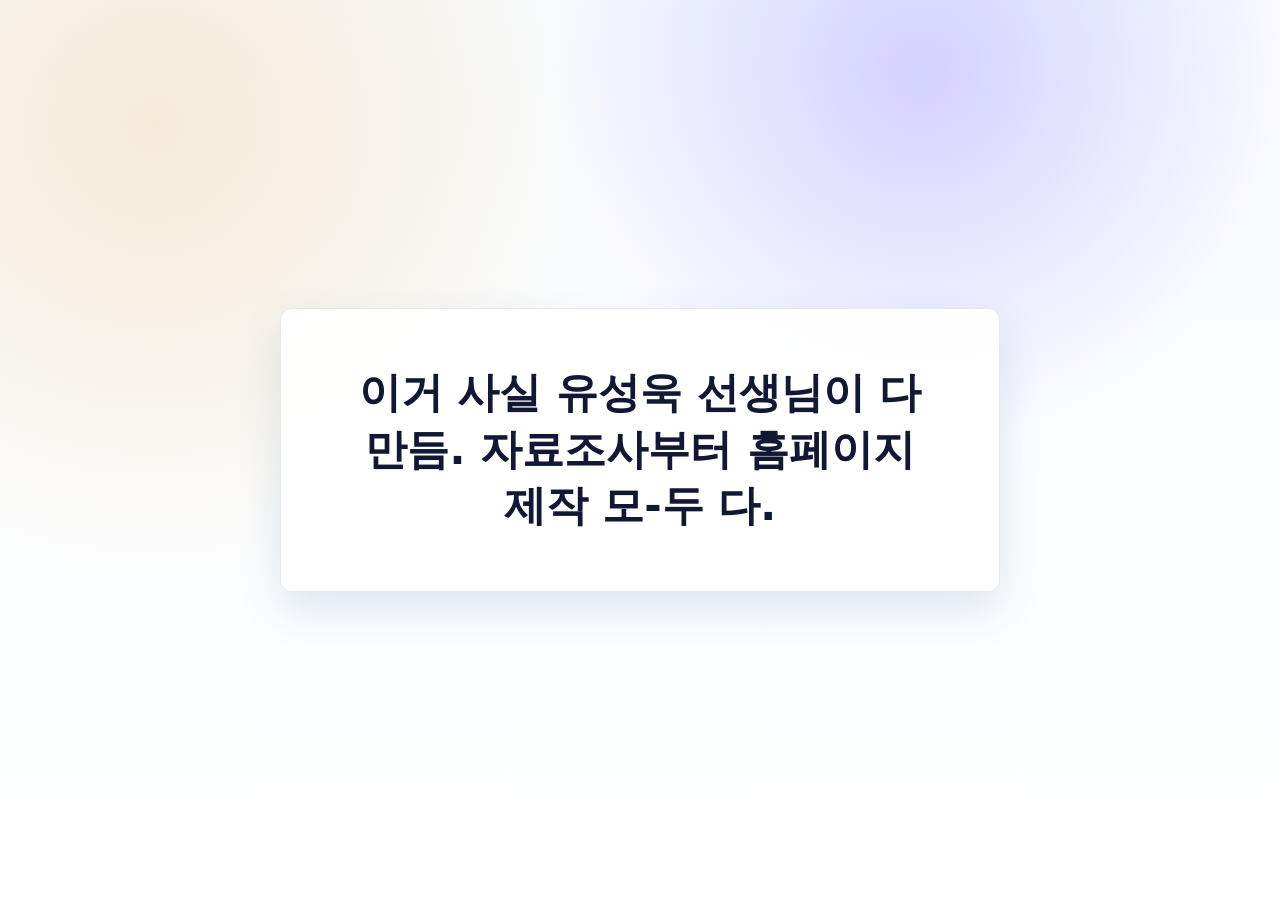
==== easter-egg.html @ 913d0347 "Add footer credit easter egg" ====
<!doctype html>
<html lang="ko">
  <head>
    <meta charset="utf-8">
    <meta name="viewport" content="width=device-width, initial-scale=1">
    <title>숨겨진 이야기</title>
    <style>
      :root {
        color-scheme: light;
        font-family: "Pretendard", "Apple SD Gothic Neo", "Noto Sans KR", system-ui, sans-serif;
      }

      * {
        box-sizing: border-box;
      }

      body {
        min-height: 100vh;
        margin: 0;
        display: grid;
        place-items: center;
        padding: 28px;
        background:
          radial-gradient(circle at 12% 14%, rgba(245, 233, 212, 0.95), transparent 34%),
          radial-gradient(circle at 72% 8%, rgba(83, 58, 253, 0.22), transparent 30%),
          linear-gradient(180deg, #f7fbff, #ffffff);
        color: #101833;
      }

      main {
        width: min(720px, 100%);
        padding: clamp(28px, 7vw, 56px);
        border: 1px solid rgba(227, 232, 238, 0.9);
        border-radius: 12px;
        background: rgba(255, 255, 255, 0.92);
        box-shadow: 0 18px 46px rgba(0, 55, 112, 0.12);
        text-align: center;
      }

      p {
        margin: 0;
        font-size: clamp(24px, 5vw, 42px);
        line-height: 1.35;
        font-weight: 700;
        word-break: keep-all;
      }
    </style>
  </head>
  <body>
    <main>
      <p>이거 사실 유성욱 선생님이 다 만듬. 자료조사부터 홈페이지 제작 모-두 다.</p>
    </main>
  </body>
</html>
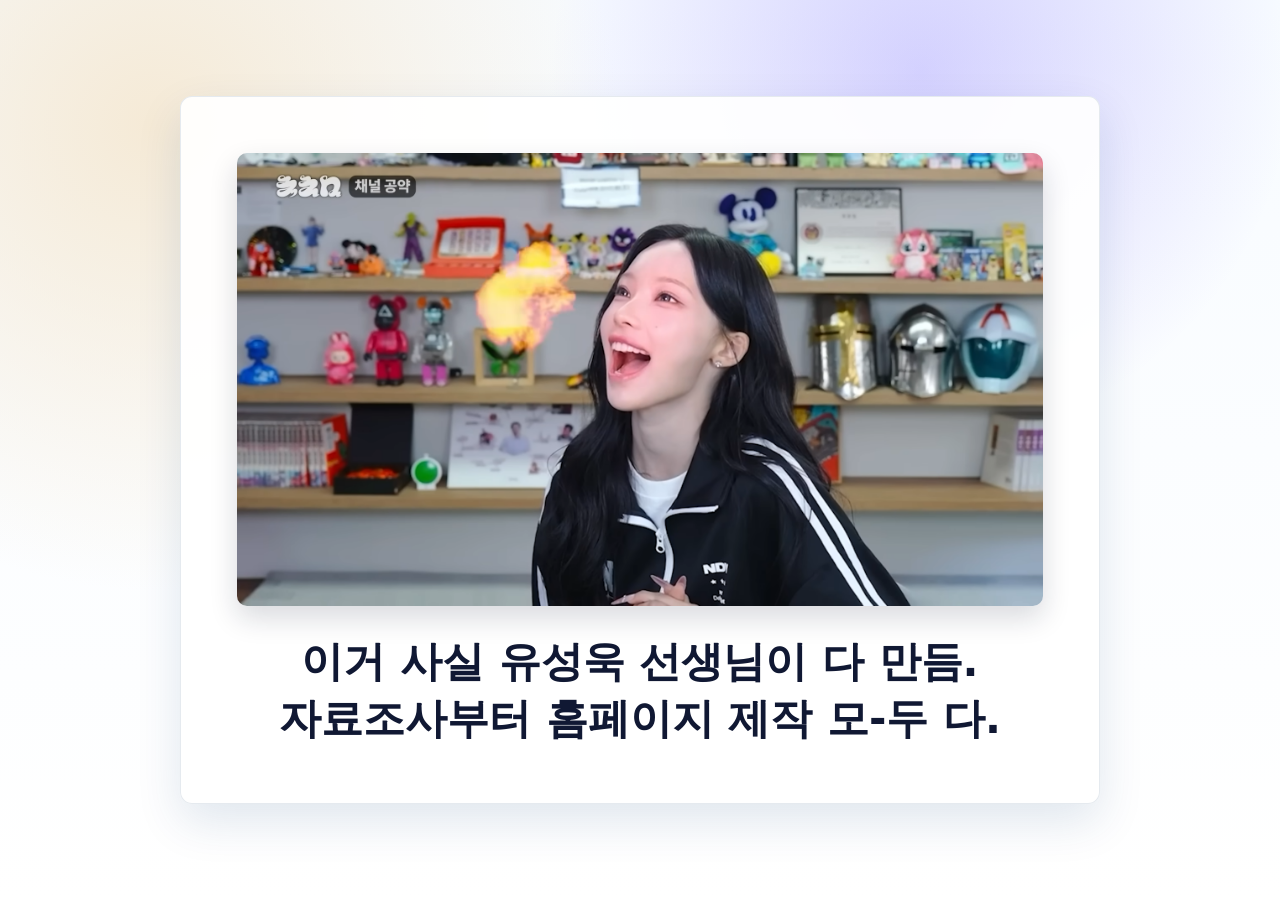
==== commit 5aac5b53: "Add image to easter egg page" ====
--- a/easter-egg.html
+++ b/easter-egg.html
@@ -28,13 +28,22 @@
       }
 
       main {
-        width: min(720px, 100%);
+        width: min(920px, 100%);
         padding: clamp(28px, 7vw, 56px);
         border: 1px solid rgba(227, 232, 238, 0.9);
         border-radius: 12px;
         background: rgba(255, 255, 255, 0.92);
         box-shadow: 0 18px 46px rgba(0, 55, 112, 0.12);
         text-align: center;
+      }
+
+      img {
+        display: block;
+        width: 100%;
+        height: auto;
+        margin: 0 auto 28px;
+        border-radius: 10px;
+        box-shadow: 0 12px 28px rgba(16, 24, 51, 0.16);
       }
 
       p {
@@ -48,6 +57,7 @@
   </head>
   <body>
     <main>
+      <img src="assets/easter-egg-photo.png" alt="이스터 에그 사진">
       <p>이거 사실 유성욱 선생님이 다 만듬. 자료조사부터 홈페이지 제작 모-두 다.</p>
     </main>
   </body>
